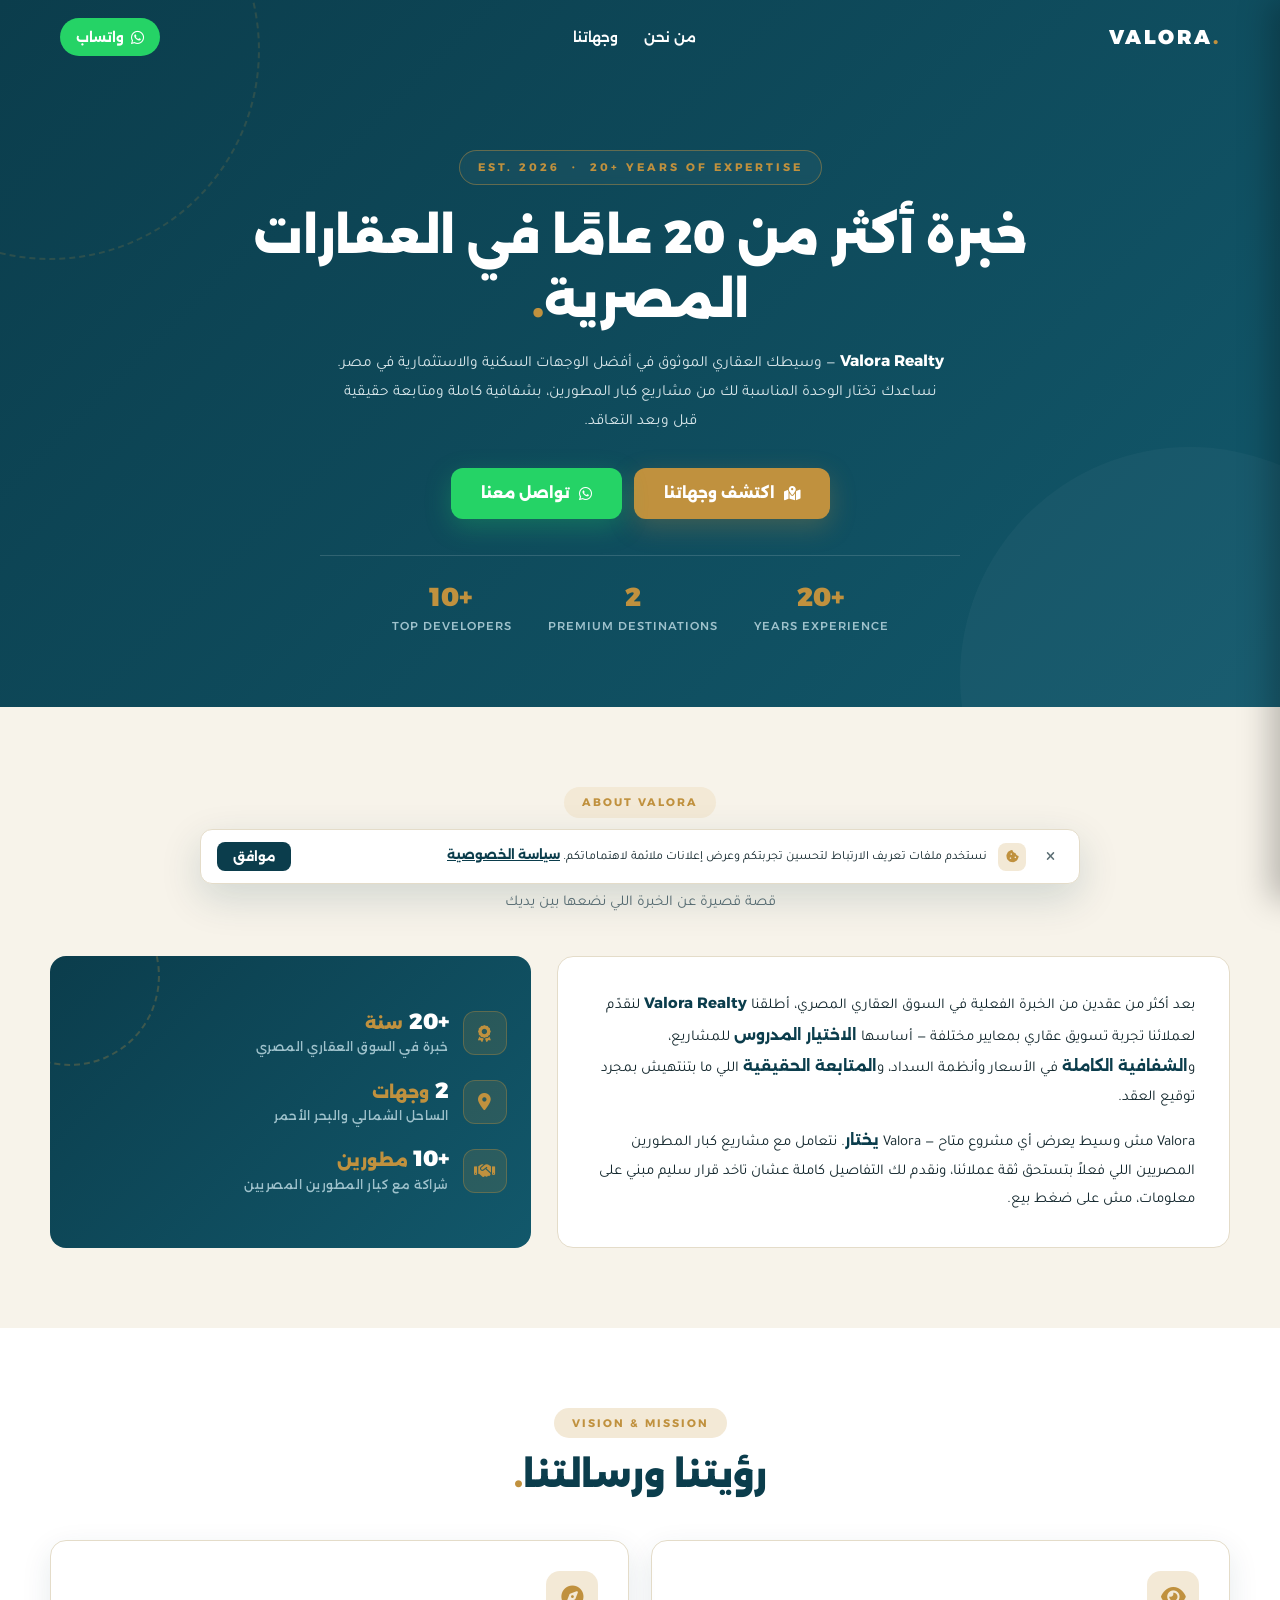
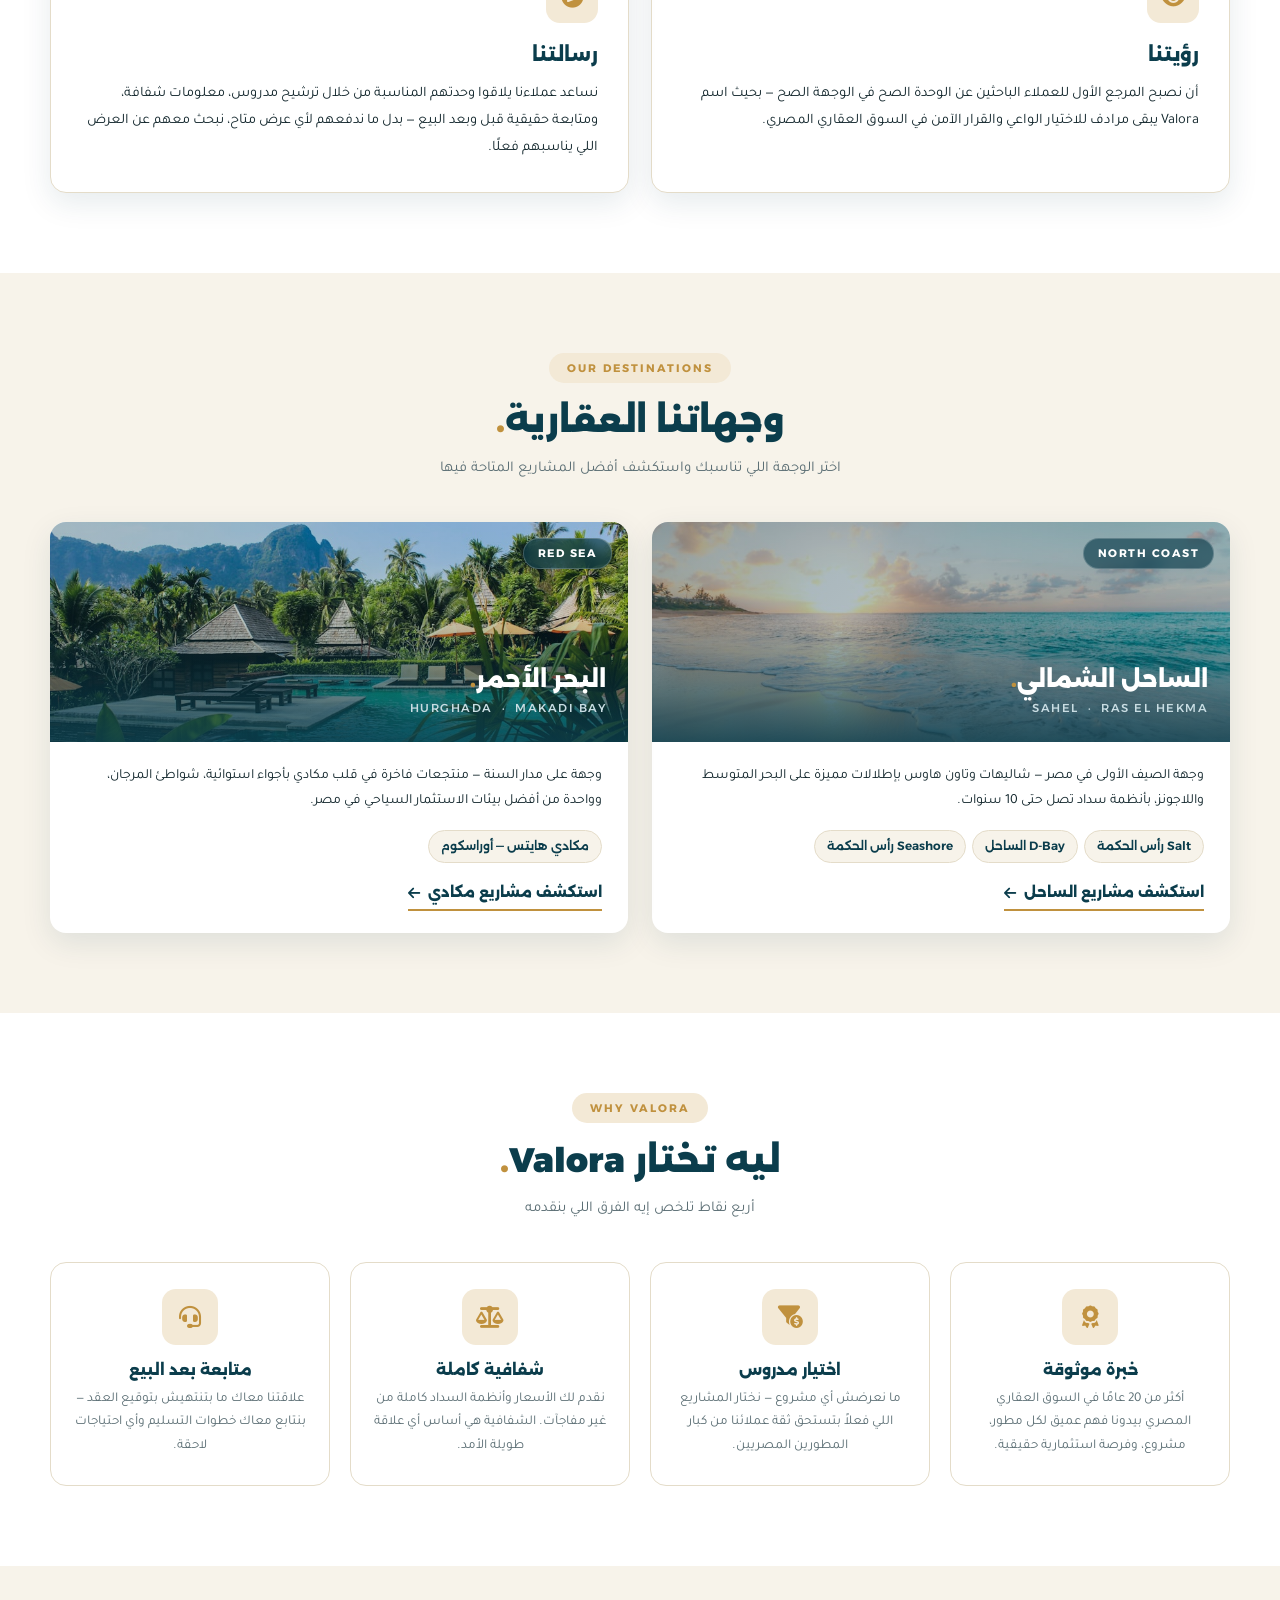
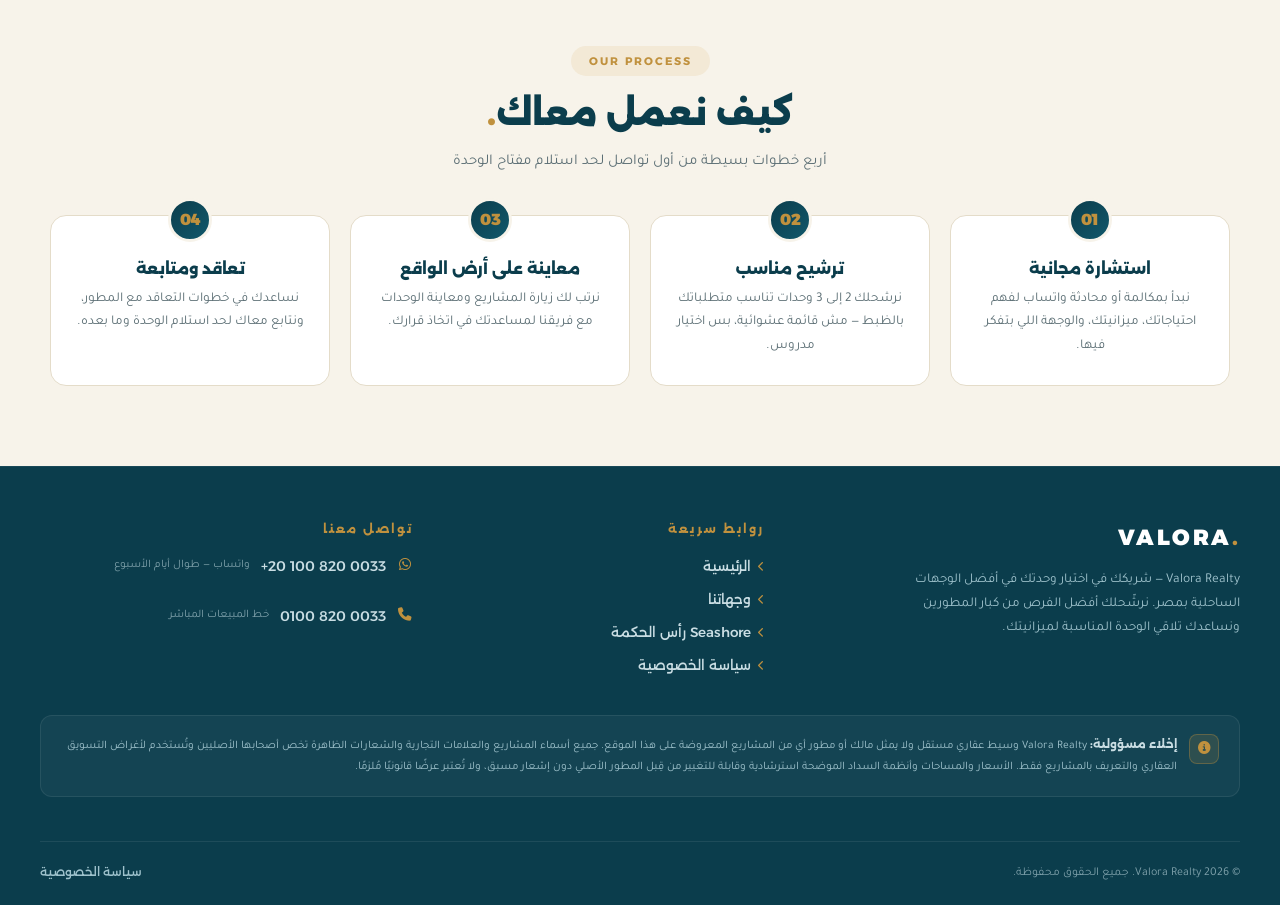
==== index.html @ 8a4f1932 "Initial static site: home, privacy policy, Seashore and Hyde Park New Cairo project pages Rebuilt fr" ====
<!DOCTYPE html>
<html lang="ar" dir="rtl">
<head>
<meta charset="UTF-8">
<meta name="viewport" content="width=device-width, initial-scale=1">
<title>Valora Realty — وسيطك العقاري الموثوق في مصر</title>
<meta name="description" content="Valora Realty — وسيطك العقاري الموثوق في أفضل الوجهات السكنية والاستثمارية في مصر. خبرة أكثر من 20 عامًا، اختيار مدروس، وشفافية كاملة.">
<link rel="preconnect" href="https://fonts.googleapis.com">
<link rel="preconnect" href="https://fonts.gstatic.com" crossorigin>
<link href="https://fonts.googleapis.com/css2?family=Alexandria:wght@500;700;800;900&family=Tajawal:wght@400;500;700&display=swap" rel="stylesheet">
<link rel="stylesheet" href="https://cdnjs.cloudflare.com/ajax/libs/font-awesome/6.5.2/css/all.min.css">
<link rel="stylesheet" href="css/style.css">
<link rel="stylesheet" href="css/home.css">
</head>
<body>

<header class="vlr-nav-shell" id="vlrNav">
  <div class="vlr-nav-inner">
    <a href="index.html" class="vlr-logo">VALORA<span class="vlr-dot">.</span></a>
    <nav class="vlr-nav-links">
      <a href="#about">من نحن</a>
      <a href="#destinations">وجهاتنا</a>
    </nav>
    <div class="vlr-nav-right">
      <a class="vlr-nav-wa" href="https://wa.me/201008200033?text=Hello%20Valora%20Realty%2C%20I%27d%20like%20to%20know%20more%20about%20your%20projects" target="_blank" rel="noopener">
        <i class="fa-brands fa-whatsapp"></i> <span>واتساب</span>
      </a>
      <button class="vlr-hamburger" id="vlrHam" aria-label="فتح القائمة"><i class="fa-solid fa-bars"></i></button>
    </div>
  </div>
</header>

<div class="vlr-mobile-overlay" id="vlrOverlay"></div>
<aside class="vlr-mobile-menu" id="vlrMobile">
  <button class="vlr-mobile-close" id="vlrClose" aria-label="إغلاق القائمة"><i class="fa-solid fa-xmark"></i></button>
  <a href="#about">من نحن</a>
  <a href="#destinations">وجهاتنا</a>
  <a class="vlr-nav-wa" style="justify-content:center;padding:14px 18px" href="https://wa.me/201008200033?text=Hello%20Valora%20Realty%2C%20I%27d%20like%20to%20know%20more%20about%20your%20projects" target="_blank" rel="noopener">
    <i class="fa-brands fa-whatsapp"></i> <span>كلمنا واتساب</span>
  </a>
</aside>

<main class="vlrh">

  <section class="vlrh-hero">
    <div class="vlrh-hero-inner">
      <span class="vlrh-hero-eyebrow">EST. 2026 &nbsp;·&nbsp; <bdi>20+</bdi> YEARS OF EXPERTISE</span>
      <h1>خبرة أكثر من <bdi>20</bdi> عامًا في العقارات المصرية<span class="vlrh-dot">.</span></h1>
      <p class="vlrh-hero-sub">
        <b>Valora Realty</b> — وسيطك العقاري الموثوق في أفضل الوجهات السكنية والاستثمارية في مصر. نساعدك تختار الوحدة المناسبة لك من مشاريع كبار المطورين، بشفافية كاملة ومتابعة حقيقية قبل وبعد التعاقد.
      </p>
      <div class="vlrh-hero-actions">
        <a class="vlr-btn-primary" href="#destinations"><i class="fa-solid fa-map-location-dot"></i> اكتشف وجهاتنا</a>
        <a class="vlr-btn-wa" href="https://wa.me/201008200033?text=Hello%20Valora%20Realty%2C%20I%27d%20like%20to%20know%20more%20about%20your%20projects" target="_blank" rel="noopener">
          <i class="fa-brands fa-whatsapp"></i> تواصل معنا
        </a>
      </div>
      <div class="vlrh-hero-mini">
        <div><b><bdi>20+</bdi></b><small>YEARS EXPERIENCE</small></div>
        <div><b><bdi>2</bdi></b><small>PREMIUM DESTINATIONS</small></div>
        <div><b><bdi>10+</bdi></b><small>TOP DEVELOPERS</small></div>
      </div>
    </div>
  </section>

  <section class="vlrh-section" id="about">
    <div class="vlrh-container">
      <div class="vlrh-head">
        <span class="vlrh-eyebrow">ABOUT VALORA</span>
        <h2 class="vlrh-title">من نحن<span class="vlrh-dot">.</span></h2>
        <p class="vlrh-sub">قصة قصيرة عن الخبرة اللي نضعها بين يديك</p>
      </div>
      <div class="vlrh-about">
        <div class="vlrh-about-text">
          <p>بعد أكثر من عقدين من الخبرة الفعلية في السوق العقاري المصري، أطلقنا <b>Valora Realty</b> لنقدّم لعملائنا تجربة تسويق عقاري بمعايير مختلفة — أساسها <b>الاختيار المدروس</b> للمشاريع، و<b>الشفافية الكاملة</b> في الأسعار وأنظمة السداد، و<b>المتابعة الحقيقية</b> اللي ما بتنتهيش بمجرد توقيع العقد.</p>
          <p>Valora مش وسيط يعرض أي مشروع متاح — Valora <b>يختار</b>. نتعامل مع مشاريع كبار المطورين المصريين اللي فعلاً بتستحق ثقة عملائنا، ونقدم لك التفاصيل كاملة عشان تاخد قرار سليم مبني على معلومات، مش على ضغط بيع.</p>
        </div>
        <div class="vlrh-about-stats">
          <div class="vlrh-stat">
            <div class="vlrh-stat-icon"><i class="fa-solid fa-award"></i></div>
            <div><b><bdi>20+</bdi> <span>سنة</span></b><small>خبرة في السوق العقاري المصري</small></div>
          </div>
          <div class="vlrh-stat">
            <div class="vlrh-stat-icon"><i class="fa-solid fa-location-dot"></i></div>
            <div><b><bdi>2</bdi> <span>وجهات</span></b><small>الساحل الشمالي والبحر الأحمر</small></div>
          </div>
          <div class="vlrh-stat">
            <div class="vlrh-stat-icon"><i class="fa-solid fa-handshake"></i></div>
            <div><b><bdi>10+</bdi> <span>مطورين</span></b><small>شراكة مع كبار المطورين المصريين</small></div>
          </div>
        </div>
      </div>
    </div>
  </section>

  <section class="vlrh-section vlrh-section-alt">
    <div class="vlrh-container">
      <div class="vlrh-head">
        <span class="vlrh-eyebrow">VISION &amp; MISSION</span>
        <h2 class="vlrh-title">رؤيتنا ورسالتنا<span class="vlrh-dot">.</span></h2>
      </div>
      <div class="vlrh-vm">
        <div class="vlrh-vm-card">
          <div class="vlrh-vm-icon"><i class="fa-solid fa-eye"></i></div>
          <h3>رؤيتنا</h3>
          <p>أن نصبح المرجع الأول للعملاء الباحثين عن الوحدة الصح في الوجهة الصح — بحيث اسم Valora يبقى مرادف للاختيار الواعي والقرار الآمن في السوق العقاري المصري.</p>
        </div>
        <div class="vlrh-vm-card">
          <div class="vlrh-vm-icon"><i class="fa-solid fa-compass"></i></div>
          <h3>رسالتنا</h3>
          <p>نساعد عملاءنا يلاقوا وحدتهم المناسبة من خلال ترشيح مدروس، معلومات شفافة، ومتابعة حقيقية قبل وبعد البيع — بدل ما ندفعهم لأي عرض متاح، نبحث معهم عن العرض اللي يناسبهم فعلًا.</p>
        </div>
      </div>
    </div>
  </section>

  <section class="vlrh-section" id="destinations">
    <div class="vlrh-container">
      <div class="vlrh-head">
        <span class="vlrh-eyebrow">OUR DESTINATIONS</span>
        <h2 class="vlrh-title">وجهاتنا العقارية<span class="vlrh-dot">.</span></h2>
        <p class="vlrh-sub">اختر الوجهة اللي تناسبك واستكشف أفضل المشاريع المتاحة فيها</p>
      </div>
      <div class="vlrh-dest">

        <a class="vlrh-dest-card" href="project-seashore.html">
          <div class="vlrh-dest-img" style="background-image:linear-gradient(135deg,rgba(11,61,76,.35),rgba(11,61,76,.15)),url(assets/img/Destinations/north-coast.jpg)">
            <span class="vlrh-dest-tag">NORTH COAST</span>
            <div class="vlrh-dest-title">
              <h3>الساحل الشمالي<span class="vlrh-dot">.</span></h3>
              <small>SAHEL &nbsp;·&nbsp; RAS EL HEKMA</small>
            </div>
          </div>
          <div class="vlrh-dest-body">
            <p>وجهة الصيف الأولى في مصر — شاليهات وتاون هاوس بإطلالات مميزة على البحر المتوسط واللاجونز، بأنظمة سداد تصل حتى <bdi>10</bdi> سنوات.</p>
            <div class="vlrh-dest-projects">
              <span>Salt رأس الحكمة</span>
              <span>D-Bay الساحل</span>
              <span>Seashore رأس الحكمة</span>
            </div>
            <span class="vlrh-dest-cta">استكشف مشاريع الساحل <i class="fa-solid fa-arrow-left"></i></span>
          </div>
        </a>

        <a class="vlrh-dest-card" href="https://wa.me/201008200033?text=I%27m%20interested%20in%20projects%20in%20Makadi%20Bay%2C%20Red%20Sea" target="_blank" rel="noopener">
          <div class="vlrh-dest-img" style="background-image:linear-gradient(135deg,rgba(11,61,76,.35),rgba(11,61,76,.15)),url(assets/img/Destinations/red-sea.jpg)">
            <span class="vlrh-dest-tag">RED SEA</span>
            <div class="vlrh-dest-title">
              <h3>البحر الأحمر<span class="vlrh-dot">.</span></h3>
              <small>HURGHADA &nbsp;·&nbsp; MAKADI BAY</small>
            </div>
          </div>
          <div class="vlrh-dest-body">
            <p>وجهة على مدار السنة — منتجعات فاخرة في قلب مكادي بأجواء استوائية، شواطئ المرجان، وواحدة من أفضل بيئات الاستثمار السياحي في مصر.</p>
            <div class="vlrh-dest-projects">
              <span>مكادي هايتس — أوراسكوم</span>
            </div>
            <span class="vlrh-dest-cta">استكشف مشاريع مكادي <i class="fa-solid fa-arrow-left"></i></span>
          </div>
        </a>

      </div>
    </div>
  </section>

  <section class="vlrh-section vlrh-section-alt">
    <div class="vlrh-container">
      <div class="vlrh-head">
        <span class="vlrh-eyebrow">WHY VALORA</span>
        <h2 class="vlrh-title">ليه تختار Valora<span class="vlrh-dot">.</span></h2>
        <p class="vlrh-sub">أربع نقاط تلخص إيه الفرق اللي بنقدمه</p>
      </div>
      <div class="vlrh-why">
        <div class="vlrh-why-card">
          <div class="vlrh-why-icon"><i class="fa-solid fa-award"></i></div>
          <h4>خبرة موثوقة</h4>
          <p>أكثر من <bdi>20</bdi> عامًا في السوق العقاري المصري بيدونا فهم عميق لكل مطور، مشروع، وفرصة استثمارية حقيقية.</p>
        </div>
        <div class="vlrh-why-card">
          <div class="vlrh-why-icon"><i class="fa-solid fa-filter-circle-dollar"></i></div>
          <h4>اختيار مدروس</h4>
          <p>ما نعرضش أي مشروع — نختار المشاريع اللي فعلاً بتستحق ثقة عملائنا من كبار المطورين المصريين.</p>
        </div>
        <div class="vlrh-why-card">
          <div class="vlrh-why-icon"><i class="fa-solid fa-scale-balanced"></i></div>
          <h4>شفافية كاملة</h4>
          <p>نقدم لك الأسعار وأنظمة السداد كاملة من غير مفاجآت. الشفافية هي أساس أي علاقة طويلة الأمد.</p>
        </div>
        <div class="vlrh-why-card">
          <div class="vlrh-why-icon"><i class="fa-solid fa-headset"></i></div>
          <h4>متابعة بعد البيع</h4>
          <p>علاقتنا معاك ما بتنتهيش بتوقيع العقد — بنتابع معاك خطوات التسليم وأي احتياجات لاحقة.</p>
        </div>
      </div>
    </div>
  </section>

  <section class="vlrh-section">
    <div class="vlrh-container">
      <div class="vlrh-head">
        <span class="vlrh-eyebrow">OUR PROCESS</span>
        <h2 class="vlrh-title">كيف نعمل معاك<span class="vlrh-dot">.</span></h2>
        <p class="vlrh-sub">أربع خطوات بسيطة من أول تواصل لحد استلام مفتاح الوحدة</p>
      </div>
      <div class="vlrh-process">
        <div class="vlrh-step">
          <div class="vlrh-step-num"><bdi>01</bdi></div>
          <h4>استشارة مجانية</h4>
          <p>نبدأ بمكالمة أو محادثة واتساب لفهم احتياجاتك، ميزانيتك، والوجهة اللي بتفكر فيها.</p>
        </div>
        <div class="vlrh-step">
          <div class="vlrh-step-num"><bdi>02</bdi></div>
          <h4>ترشيح مناسب</h4>
          <p>نرشحلك <bdi>2</bdi> إلى <bdi>3</bdi> وحدات تناسب متطلباتك بالظبط — مش قائمة عشوائية، بس اختيار مدروس.</p>
        </div>
        <div class="vlrh-step">
          <div class="vlrh-step-num"><bdi>03</bdi></div>
          <h4>معاينة على أرض الواقع</h4>
          <p>نرتب لك زيارة المشاريع ومعاينة الوحدات مع فريقنا لمساعدتك في اتخاذ قرارك.</p>
        </div>
        <div class="vlrh-step">
          <div class="vlrh-step-num"><bdi>04</bdi></div>
          <h4>تعاقد ومتابعة</h4>
          <p>نساعدك في خطوات التعاقد مع المطور، ونتابع معاك لحد استلام الوحدة وما بعده.</p>
        </div>
      </div>
    </div>
  </section>

</main>

<footer class="vlr-footer">
  <div class="vlr-footer-inner">
    <div class="vlr-foot-col vlr-foot-brand">
      <a href="index.html" class="vlr-logo">VALORA<span class="vlr-dot">.</span></a>
      <p class="vlr-foot-desc">Valora Realty — شريكك في اختيار وحدتك في أفضل الوجهات الساحلية بمصر. نرشّحلك أفضل الفرص من كبار المطورين ونساعدك تلاقي الوحدة المناسبة لميزانيتك.</p>
    </div>
    <div class="vlr-foot-col">
      <h4>روابط سريعة</h4>
      <div class="vlr-foot-links">
        <a href="index.html"><i class="fa-solid fa-chevron-left"></i> الرئيسية</a>
        <a href="index.html#destinations"><i class="fa-solid fa-chevron-left"></i> وجهاتنا</a>
        <a href="project-seashore.html"><i class="fa-solid fa-chevron-left"></i> Seashore رأس الحكمة</a>
        <a href="privacy-policy.html"><i class="fa-solid fa-chevron-left"></i> سياسة الخصوصية</a>
      </div>
    </div>
    <div class="vlr-foot-col vlr-foot-contact">
      <h4>تواصل معنا</h4>
      <div>
        <i class="fa-brands fa-whatsapp"></i>
        <div>
          <a href="https://wa.me/201008200033" target="_blank" rel="noopener">+20 100 820 0033</a>
          <small>واتساب — طوال أيام الأسبوع</small>
        </div>
      </div>
      <div>
        <i class="fa-solid fa-phone"></i>
        <div>
          <a href="tel:01008200033">0100 820 0033</a>
          <small>خط المبيعات المباشر</small>
        </div>
      </div>
    </div>
  </div>

  <div class="vlr-disclaimer">
    <div class="vlr-disclaimer-icon"><i class="fa-solid fa-circle-info"></i></div>
    <div class="vlr-disclaimer-text">
      <b>إخلاء مسؤولية:</b>
      Valora Realty وسيط عقاري مستقل ولا يمثل مالك أو مطور أي من المشاريع المعروضة على هذا الموقع. جميع أسماء المشاريع والعلامات التجارية والشعارات الظاهرة تخص أصحابها الأصليين وتُستخدم لأغراض التسويق العقاري والتعريف بالمشاريع فقط. الأسعار والمساحات وأنظمة السداد الموضحة استرشادية وقابلة للتغيير من قِبل المطور الأصلي دون إشعار مسبق، ولا تُعتبر عرضًا قانونيًا مُلزمًا.
    </div>
  </div>

  <div class="vlr-footer-inner vlr-foot-bottom">
    <div>© 2026 Valora Realty. جميع الحقوق محفوظة.</div>
    <div>
      <a href="privacy-policy.html">سياسة الخصوصية</a>
    </div>
  </div>
</footer>

<div class="vlr-cookies" id="vlrCookies" role="dialog" aria-live="polite">
  <button class="vlr-cookies-close" id="vlrCookiesClose" aria-label="إغلاق"><i class="fa-solid fa-xmark"></i></button>
  <div class="vlr-cookies-icon"><i class="fa-solid fa-cookie-bite"></i></div>
  <div class="vlr-cookies-text">
    نستخدم ملفات تعريف الارتباط لتحسين تجربتكم وعرض إعلانات ملائمة لاهتماماتكم. <a href="privacy-policy.html">سياسة الخصوصية</a>
  </div>
  <button class="vlr-cookies-accept" id="vlrCookiesAccept">موافق</button>
</div>

<script src="js/main.js"></script>
</body>
</html>
---- css/style.css ----
/* ==========================================================================
   Valora Realty — Shared stylesheet
   Design tokens + reset + site header/nav + footer + cookie banner + buttons
   Reused on every page. Page-specific sections live in their own CSS file.
   ========================================================================== */

:root {
  --v-marine: #0B3D4C;
  --v-marine-2: #12586B;
  --v-gold: #C0913E;
  --v-gold-soft: #F3E9D6;
  --v-sand: #F7F3EA;
  --v-white: #FFFFFF;
  --v-ink: #12262C;
  --v-muted: #5B6E74;
  --v-line: #E4DCC9;
  --v-wa: #25D366;
  --v-wa-dark: #1DA851;
  --v-radius: 16px;
  --v-radius-btn: 12px;
  --v-shadow: 0 10px 30px rgba(11, 61, 76, .10);
  --v-font-display: "Alexandria", sans-serif;
  --v-font-body: "Tajawal", sans-serif;
}

* , *::before, *::after { box-sizing: border-box; margin: 0; padding: 0; }

html { scroll-behavior: smooth; }

body {
  font-family: var(--v-font-body);
  direction: rtl;
  color: var(--v-ink);
  background: var(--v-sand);
  line-height: 1.7;
}

img { display: block; max-width: 100%; }

a { color: inherit; }

/* ---------- Header / nav ---------- */

.vlr-nav-shell {
  position: fixed;
  top: 0; left: 0; right: 0;
  z-index: 9990;
  direction: rtl;
  font-family: var(--v-font-body);
  padding: 18px 0;
  transition: background .3s ease, box-shadow .3s ease, padding .3s ease;
}

.vlr-nav-shell.vlr-nav-solid {
  background: var(--v-marine);
  box-shadow: 0 6px 22px rgba(11, 61, 76, .18);
  padding: 9px 0;
}

.vlr-nav-inner {
  max-width: 1200px;
  margin: 0 auto;
  padding: 0 20px;
  display: flex;
  align-items: center;
  justify-content: space-between;
  gap: 18px;
}

.vlr-logo {
  font-family: var(--v-font-display);
  font-weight: 900;
  font-size: 20px;
  letter-spacing: 2.5px;
  color: #fff;
  text-decoration: none;
  direction: ltr;
}
.vlr-logo .vlr-dot { color: var(--v-gold); }

.vlr-nav-links { display: flex; align-items: center; gap: 26px; }

.vlr-nav-links a {
  font-family: var(--v-font-display);
  font-weight: 600;
  font-size: 13.5px;
  color: #fff;
  text-decoration: none;
  transition: .2s;
  position: relative;
  padding: 5px 0;
}
.vlr-nav-links a::after {
  content: "";
  position: absolute;
  bottom: 0; right: 0; left: 0;
  height: 2px;
  background: var(--v-gold);
  transform: scaleX(0);
  transform-origin: right;
  transition: transform .25s ease;
}
.vlr-nav-links a:hover { color: var(--v-gold-soft); }
.vlr-nav-links a:hover::after { transform: scaleX(1); }

.vlr-nav-right { display: flex; align-items: center; gap: 10px; }

.vlr-nav-wa {
  display: inline-flex;
  align-items: center;
  gap: 7px;
  background: var(--v-wa);
  color: #fff;
  text-decoration: none;
  font-family: var(--v-font-display);
  font-weight: 700;
  font-size: 13px;
  border-radius: 50px;
  padding: 8px 16px;
  transition: .2s;
}
.vlr-nav-wa:hover { background: var(--v-wa-dark); }
.vlr-nav-wa i { font-size: 15px; }

.vlr-hamburger {
  width: 38px; height: 38px;
  border-radius: 9px;
  background: rgba(255,255,255,.12);
  border: 1px solid rgba(255,255,255,.20);
  color: #fff;
  font-size: 16px;
  cursor: pointer;
  display: none;
  align-items: center;
  justify-content: center;
}
.vlr-hamburger:hover { background: rgba(255,255,255,.2); }

.vlr-mobile-overlay {
  position: fixed; inset: 0;
  background: rgba(11,38,44,.55);
  z-index: 9994;
  opacity: 0;
  pointer-events: none;
  transition: opacity .3s ease;
}
.vlr-mobile-overlay.is-open { opacity: 1; pointer-events: auto; }

.vlr-mobile-menu {
  position: fixed;
  top: 0; right: 0; bottom: 0;
  width: 82%; max-width: 320px;
  background: var(--v-marine);
  z-index: 9995;
  transform: translateX(100%);
  transition: transform .3s ease;
  padding: 65px 22px 24px;
  display: flex;
  flex-direction: column;
  gap: 6px;
  box-shadow: -10px 0 30px rgba(0,0,0,.25);
  overflow-y: auto;
}
.vlr-mobile-menu.is-open { transform: translateX(0); }

.vlr-mobile-menu a {
  font-family: var(--v-font-display);
  font-weight: 600;
  font-size: 14.5px;
  color: #fff;
  text-decoration: none;
  padding: 12px 4px;
  border-bottom: 1px solid rgba(255,255,255,.08);
}
.vlr-mobile-menu a:last-child { border-bottom: none; margin-top: 10px; }

.vlr-mobile-close {
  position: absolute;
  top: 16px; left: 16px;
  width: 34px; height: 34px;
  border-radius: 9px;
  background: rgba(255,255,255,.10);
  border: none;
  color: #fff;
  font-size: 16px;
  cursor: pointer;
}

@media (max-width: 900px) {
  .vlr-nav-links { display: none; }
  .vlr-nav-wa span { display: none; }
  .vlr-nav-wa { padding: 8px 11px; }
  .vlr-hamburger { display: flex; }
  .vlr-logo { font-size: 18px; }
}

/* ---------- Buttons (shared shape used across pages) ---------- */

.vlr-btn-primary {
  display: inline-flex;
  align-items: center;
  justify-content: center;
  gap: 9px;
  background: var(--v-gold);
  color: #fff;
  text-decoration: none;
  font-family: var(--v-font-display);
  font-weight: 800;
  font-size: 14.5px;
  border-radius: var(--v-radius-btn);
  padding: 13px 30px;
  border: none;
  cursor: pointer;
  transition: .25s;
  box-shadow: 0 8px 26px rgba(192,145,62,.28);
}
.vlr-btn-primary:hover { background: #A97A2E; transform: translateY(-2px); }

.vlr-btn-wa {
  display: inline-flex;
  align-items: center;
  justify-content: center;
  gap: 9px;
  background: var(--v-wa);
  color: #fff;
  text-decoration: none;
  font-family: var(--v-font-display);
  font-weight: 800;
  font-size: 14.5px;
  border-radius: var(--v-radius-btn);
  padding: 13px 30px;
  border: none;
  cursor: pointer;
  transition: .25s;
  box-shadow: 0 8px 26px rgba(37,211,102,.28);
}
.vlr-btn-wa:hover { background: var(--v-wa-dark); transform: translateY(-2px); }

@media (prefers-reduced-motion: reduce) {
  .vlr-btn-primary:hover, .vlr-btn-wa:hover { transform: none; }
}

/* ---------- Footer ---------- */

.vlr-footer {
  background: var(--v-marine);
  color: #C9DDE3;
  font-family: var(--v-font-body);
  direction: rtl;
  padding: 52px 20px 0;
  border-top: 1px solid rgba(255,255,255,.06);
}

.vlr-footer-inner {
  max-width: 1200px;
  margin: 0 auto;
  display: grid;
  grid-template-columns: 1.4fr 1fr 1.2fr;
  gap: 40px;
}

.vlr-foot-col h4 {
  font-family: var(--v-font-display);
  font-weight: 700;
  font-size: 12px;
  letter-spacing: 2px;
  color: var(--v-gold);
  text-transform: uppercase;
  margin-bottom: 16px;
}

.vlr-foot-brand .vlr-logo { font-size: 22px; color: #fff; display: inline-block; margin-bottom: 12px; }
.vlr-foot-desc { font-size: 13.5px; line-height: 1.8; color: #9FC2CC; max-width: 340px; }

.vlr-foot-links { display: flex; flex-direction: column; gap: 10px; }
.vlr-foot-links a {
  color: #C9DDE3;
  text-decoration: none;
  font-size: 13.5px;
  font-family: var(--v-font-display);
  font-weight: 500;
  transition: .2s;
  display: inline-flex;
  align-items: center;
  gap: 7px;
  width: fit-content;
}
.vlr-foot-links a i { color: var(--v-gold); font-size: 10px; transition: .2s; }
.vlr-foot-links a:hover { color: #fff; }
.vlr-foot-links a:hover i { transform: translateX(-3px); }

.vlr-foot-contact div { display: flex; align-items: flex-start; gap: 11px; margin-bottom: 13px; font-size: 13.5px; }
.vlr-foot-contact i { color: var(--v-gold); margin-top: 3px; width: 16px; text-align: center; font-size: 13.5px; }
.vlr-foot-contact a { color: #C9DDE3; text-decoration: none; transition: .2s; direction: ltr; font-family: var(--v-font-display); font-weight: 500; font-size: 14px; }
.vlr-foot-contact a:hover { color: #fff; }
.vlr-foot-contact small { color: #7EA0AA; font-size: 11.5px; display: block; margin-top: 1px; }

.vlr-foot-bottom {
  margin-top: 44px;
  padding: 20px 0;
  border-top: 1px solid rgba(255,255,255,.08);
  display: flex;
  justify-content: space-between;
  align-items: center;
  flex-wrap: wrap;
  gap: 12px;
  font-size: 12px;
  color: #7EA0AA;
}
.vlr-foot-bottom a {
  color: #9FC2CC;
  text-decoration: none;
  margin-right: 14px;
  transition: .2s;
  font-family: var(--v-font-display);
  font-weight: 500;
  font-size: 12px;
}
.vlr-foot-bottom a:hover { color: #fff; }

.vlr-disclaimer {
  max-width: 1200px;
  margin: 38px auto 0;
  padding: 18px 20px;
  background: rgba(255,255,255,.04);
  border: 1px solid rgba(255,255,255,.08);
  border-radius: 12px;
  display: flex;
  align-items: flex-start;
  gap: 12px;
}
.vlr-disclaimer-icon {
  width: 30px; height: 30px; min-width: 30px;
  border-radius: 8px;
  background: rgba(192,145,62,.15);
  border: 1px solid rgba(192,145,62,.35);
  display: flex; align-items: center; justify-content: center;
  color: var(--v-gold);
  font-size: 12.5px;
}
.vlr-disclaimer-text { font-size: 11.5px; line-height: 1.85; color: #9FC2CC; }
.vlr-disclaimer-text b { color: #C9DDE3; font-family: var(--v-font-display); font-weight: 700; }

@media (max-width: 820px) {
  .vlr-footer { padding: 44px 16px 0; }
  .vlr-footer-inner { grid-template-columns: 1fr; gap: 32px; }
  .vlr-foot-bottom { justify-content: center; text-align: center; flex-direction: column; }
  .vlr-disclaimer { padding: 14px 16px; margin-top: 30px; }
  .vlr-disclaimer-text { font-size: 11px; line-height: 1.8; }
}

/* ---------- Cookie banner ---------- */

.vlr-cookies {
  position: fixed;
  left: 16px; right: 16px; bottom: 16px;
  z-index: 9992;
  background: #fff;
  border: 1px solid var(--v-line);
  border-radius: 12px;
  box-shadow: 0 14px 40px rgba(11,61,76,.16);
  padding: 12px 16px;
  display: flex;
  align-items: center;
  gap: 11px;
  font-family: var(--v-font-body);
  direction: rtl;
  color: var(--v-ink);
  transform: translateY(200%);
  transition: transform .4s cubic-bezier(.2,.9,.3,1), opacity .3s;
  max-width: 880px;
  margin: 0 auto;
  opacity: 0;
}
.vlr-cookies.is-visible { transform: translateY(0); opacity: 1; }

.vlr-cookies-icon {
  width: 28px; height: 28px; min-width: 28px;
  border-radius: 8px;
  background: var(--v-gold-soft);
  color: var(--v-gold);
  display: flex; align-items: center; justify-content: center;
  font-size: 13px;
}
.vlr-cookies-text { flex: 1; min-width: 0; font-size: 12.5px; line-height: 1.5; }
.vlr-cookies-text a { color: var(--v-marine); font-family: var(--v-font-display); font-weight: 700; text-decoration: underline; white-space: nowrap; }
.vlr-cookies-accept {
  background: var(--v-marine);
  color: #fff;
  border: none;
  cursor: pointer;
  font-family: var(--v-font-display);
  font-weight: 700;
  font-size: 12.5px;
  border-radius: 8px;
  padding: 7px 16px;
  transition: .2s;
  white-space: nowrap;
}
.vlr-cookies-accept:hover { background: var(--v-marine-2); }
.vlr-cookies-close {
  width: 26px; height: 26px; min-width: 26px;
  border-radius: 7px;
  background: transparent;
  border: none;
  cursor: pointer;
  color: var(--v-muted);
  font-size: 12px;
  transition: .2s;
  display: flex; align-items: center; justify-content: center;
}
.vlr-cookies-close:hover { background: var(--v-sand); color: var(--v-ink); }

@media (max-width: 640px) {
  .vlr-cookies { padding: 10px 12px; left: 8px; right: 8px; bottom: 8px; gap: 8px; border-radius: 10px; }
  .vlr-cookies-text { font-size: 11.5px; line-height: 1.45; }
}
---- css/home.css ----
/* ==========================================================================
   Valora Realty — Home page (About Us) sections
   ========================================================================== */

.vlrh-hero {
  position: relative;
  min-height: 78vh;
  display: flex;
  align-items: center;
  justify-content: center;
  text-align: center;
  padding: 150px 20px 70px;
  background: linear-gradient(135deg, var(--v-marine) 0%, var(--v-marine-2) 100%);
  color: #fff;
  overflow: hidden;
}
.vlrh-hero::before {
  content: "";
  position: absolute;
  top: -160px; left: -160px;
  width: 420px; height: 420px;
  border-radius: 50%;
  border: 2px dashed rgba(192,145,62,.18);
}
.vlrh-hero::after {
  content: "";
  position: absolute;
  bottom: -200px; right: -140px;
  width: 460px; height: 460px;
  border-radius: 50%;
  background: rgba(255,255,255,.03);
}
.vlrh-hero-inner { max-width: 840px; position: relative; z-index: 2; }

.vlrh-hero-eyebrow {
  display: inline-block;
  font-family: var(--v-font-display);
  font-weight: 700;
  font-size: 11px;
  letter-spacing: 3px;
  color: var(--v-gold);
  border: 1px solid rgba(192,145,62,.45);
  background: rgba(255,255,255,.04);
  border-radius: 50px;
  padding: 7px 18px;
  margin-bottom: 20px;
  backdrop-filter: blur(4px);
  direction: ltr;
}

.vlrh-hero h1 {
  font-family: var(--v-font-display);
  font-weight: 900;
  font-size: clamp(26px, 4.6vw, 46px);
  line-height: 1.4;
  color: #fff;
  margin-bottom: 14px;
}
.vlrh-hero h1 .vlrh-dot { color: var(--v-gold); }

.vlrh-hero-sub {
  font-size: 15.5px;
  color: #D9E7EB;
  max-width: 620px;
  margin: 0 auto 32px;
  line-height: 1.85;
}
.vlrh-hero-sub b { color: #fff; font-family: var(--v-font-display); font-weight: 700; }

.vlrh-hero-actions { display: flex; justify-content: center; gap: 12px; flex-wrap: wrap; margin-bottom: 36px; }

.vlrh-hero-mini {
  display: flex;
  justify-content: center;
  gap: 36px;
  flex-wrap: wrap;
  padding-top: 26px;
  border-top: 1px solid rgba(255,255,255,.14);
  max-width: 640px;
  margin: 0 auto;
}
.vlrh-hero-mini div { text-align: center; }
.vlrh-hero-mini b { display: block; font-family: var(--v-font-display); font-weight: 900; font-size: 26px; color: var(--v-gold); line-height: 1.2; }
.vlrh-hero-mini small { display: block; font-family: var(--v-font-display); font-weight: 500; font-size: 11.5px; color: #9FC2CC; letter-spacing: 1px; margin-top: 4px; }

.vlrh-section { padding: 80px 20px; background: var(--v-sand); }
.vlrh-section-alt { background: var(--v-white); }
.vlrh-container { max-width: 1180px; margin: 0 auto; }

.vlrh-head { text-align: center; margin-bottom: 40px; }
.vlrh-eyebrow {
  display: inline-block;
  font-family: var(--v-font-display);
  font-weight: 700;
  font-size: 11px;
  letter-spacing: 2px;
  color: var(--v-gold);
  background: var(--v-gold-soft);
  border-radius: 50px;
  padding: 6px 18px;
  margin-bottom: 14px;
}
.vlrh-title { font-family: var(--v-font-display); font-weight: 900; font-size: clamp(22px, 3.3vw, 34px); color: var(--v-marine); line-height: 1.4; }
.vlrh-title .vlrh-dot { color: var(--v-gold); }
.vlrh-sub { color: var(--v-muted); font-size: 15px; max-width: 620px; margin: 10px auto 0; line-height: 1.8; }

/* About */
.vlrh-about { display: grid; grid-template-columns: 1.4fr 1fr; gap: 26px; align-items: stretch; }
.vlrh-about-text {
  background: var(--v-white);
  border: 1px solid var(--v-line);
  border-radius: var(--v-radius);
  padding: 32px 34px;
  font-size: 15px;
  line-height: 1.9;
}
.vlrh-about-text p { margin-bottom: 14px; }
.vlrh-about-text p:last-child { margin-bottom: 0; }
.vlrh-about-text b { font-family: var(--v-font-display); font-weight: 700; color: var(--v-marine); }

.vlrh-about-stats {
  background: linear-gradient(135deg, var(--v-marine) 0%, var(--v-marine-2) 100%);
  border-radius: var(--v-radius);
  padding: 26px 24px;
  color: #fff;
  display: flex;
  flex-direction: column;
  justify-content: center;
  gap: 20px;
  position: relative;
  overflow: hidden;
}
.vlrh-about-stats::before {
  content: "";
  position: absolute;
  top: -70px; left: -70px;
  width: 180px; height: 180px;
  border-radius: 50%;
  border: 2px dashed rgba(192,145,62,.28);
}
.vlrh-stat { display: flex; align-items: center; gap: 14px; position: relative; z-index: 2; }
.vlrh-stat-icon {
  width: 44px; height: 44px; min-width: 44px;
  border-radius: 12px;
  background: rgba(192,145,62,.15);
  border: 1px solid rgba(192,145,62,.35);
  display: flex; align-items: center; justify-content: center;
  color: var(--v-gold);
  font-size: 17px;
}
.vlrh-stat b { font-family: var(--v-font-display); font-weight: 900; font-size: 22px; color: #fff; line-height: 1.2; display: block; }
.vlrh-stat b span { color: var(--v-gold); font-size: 16px; }
.vlrh-stat small { font-family: var(--v-font-display); font-weight: 500; font-size: 12px; color: #9FC2CC; letter-spacing: .5px; display: block; margin-top: 2px; }

/* Vision & mission */
.vlrh-vm { display: grid; grid-template-columns: 1fr 1fr; gap: 22px; }
.vlrh-vm-card {
  background: var(--v-white);
  border: 1px solid var(--v-line);
  border-radius: var(--v-radius);
  padding: 30px;
  box-shadow: var(--v-shadow);
  position: relative;
}
.vlrh-vm-icon {
  width: 52px; height: 52px;
  border-radius: 14px;
  background: var(--v-gold-soft);
  display: flex; align-items: center; justify-content: center;
  color: var(--v-gold);
  font-size: 22px;
  margin-bottom: 16px;
}
.vlrh-vm-card h3 { font-family: var(--v-font-display); font-weight: 800; font-size: 19px; color: var(--v-marine); margin-bottom: 10px; }
.vlrh-vm-card p { font-size: 14.5px; color: var(--v-ink); line-height: 1.85; }

/* Destinations */
.vlrh-dest { display: grid; grid-template-columns: 1fr 1fr; gap: 24px; }
.vlrh-dest-card {
  display: block;
  text-decoration: none;
  color: inherit;
  background: var(--v-white);
  border-radius: var(--v-radius);
  box-shadow: var(--v-shadow);
  overflow: hidden;
  transition: transform .3s ease, box-shadow .3s ease;
  position: relative;
}
.vlrh-dest-card:hover { transform: translateY(-6px); box-shadow: 0 22px 50px rgba(11,61,76,.18); }
.vlrh-dest-img { height: 220px; background-size: cover; background-position: center; position: relative; }
.vlrh-dest-img::after {
  content: "";
  position: absolute; inset: 0;
  background: linear-gradient(180deg, rgba(11,61,76,0) 45%, rgba(11,61,76,.85) 100%);
}
.vlrh-dest-tag {
  position: absolute; top: 16px; right: 16px; z-index: 2;
  font-family: var(--v-font-display);
  font-weight: 700;
  font-size: 11px;
  letter-spacing: 1.5px;
  color: #fff;
  background: rgba(11,61,76,.65);
  backdrop-filter: blur(6px);
  border: 1px solid rgba(255,255,255,.2);
  border-radius: 50px;
  padding: 5px 14px;
}
.vlrh-dest-title { position: absolute; bottom: 18px; right: 22px; left: 22px; z-index: 2; color: #fff; }
.vlrh-dest-title h3 { font-family: var(--v-font-display); font-weight: 900; font-size: 22px; line-height: 1.3; margin-bottom: 2px; }
.vlrh-dest-title h3 .vlrh-dot { color: var(--v-gold); }
.vlrh-dest-title small { font-family: var(--v-font-display); font-weight: 500; font-size: 11.5px; letter-spacing: 1.5px; color: #C9DDE3; }
.vlrh-dest-body { padding: 22px 26px; }
.vlrh-dest-body p { font-size: 14px; color: var(--v-ink); line-height: 1.8; margin-bottom: 16px; }
.vlrh-dest-projects { display: flex; flex-wrap: wrap; gap: 6px; margin-bottom: 18px; }
.vlrh-dest-projects span {
  font-family: var(--v-font-display);
  font-weight: 600;
  font-size: 12px;
  background: var(--v-sand);
  color: var(--v-marine);
  border: 1px solid var(--v-line);
  border-radius: 50px;
  padding: 5px 12px;
}
.vlrh-dest-cta {
  display: inline-flex;
  align-items: center;
  gap: 8px;
  font-family: var(--v-font-display);
  font-weight: 800;
  font-size: 14px;
  color: var(--v-marine);
  border-bottom: 2px solid var(--v-gold);
  padding-bottom: 4px;
  transition: .2s;
}
.vlrh-dest-card:hover .vlrh-dest-cta { color: var(--v-gold); }
.vlrh-dest-cta i { transition: transform .25s ease; }
.vlrh-dest-card:hover .vlrh-dest-cta i { transform: translateX(-5px); }

/* Why Valora */
.vlrh-why { display: grid; grid-template-columns: repeat(4, 1fr); gap: 20px; }
.vlrh-why-card {
  background: var(--v-white);
  border: 1px solid var(--v-line);
  border-radius: var(--v-radius);
  padding: 26px 22px;
  text-align: center;
  transition: .25s;
}
.vlrh-why-card:hover { border-color: var(--v-gold); transform: translateY(-4px); box-shadow: var(--v-shadow); }
.vlrh-why-icon {
  width: 56px; height: 56px;
  margin: 0 auto 14px;
  border-radius: 14px;
  background: var(--v-gold-soft);
  color: var(--v-gold);
  display: flex; align-items: center; justify-content: center;
  font-size: 22px;
}
.vlrh-why-card h4 { font-family: var(--v-font-display); font-weight: 800; font-size: 15px; color: var(--v-marine); margin-bottom: 8px; line-height: 1.4; }
.vlrh-why-card p { font-size: 13.5px; color: var(--v-muted); line-height: 1.75; }

/* Process */
.vlrh-process { display: grid; grid-template-columns: repeat(4, 1fr); gap: 20px; position: relative; }
.vlrh-step {
  background: var(--v-white);
  border: 1px solid var(--v-line);
  border-radius: var(--v-radius);
  padding: 26px 22px;
  text-align: center;
  position: relative;
}
.vlrh-step-num {
  position: absolute; top: -18px; right: 50%;
  transform: translateX(50%);
  width: 44px; height: 44px;
  border-radius: 50%;
  background: linear-gradient(135deg, var(--v-marine) 0%, var(--v-marine-2) 100%);
  color: var(--v-gold);
  border: 3px solid var(--v-sand);
  display: flex; align-items: center; justify-content: center;
  font-family: var(--v-font-display);
  font-weight: 900;
  font-size: 16px;
}
.vlrh-step h4 { margin-top: 16px; font-family: var(--v-font-display); font-weight: 800; font-size: 15.5px; color: var(--v-marine); margin-bottom: 8px; line-height: 1.4; }
.vlrh-step p { font-size: 13.5px; color: var(--v-muted); line-height: 1.75; }

@media (max-width: 900px) {
  .vlrh-hero { min-height: 70vh; padding: 130px 16px 60px; }
  .vlrh-about { grid-template-columns: 1fr; }
  .vlrh-vm { grid-template-columns: 1fr; }
  .vlrh-dest { grid-template-columns: 1fr; }
  .vlrh-why { grid-template-columns: 1fr 1fr; gap: 16px; }
  .vlrh-process { grid-template-columns: 1fr 1fr; gap: 26px 16px; }
  .vlrh-section { padding: 60px 16px; }
}

@media (max-width: 600px) {
  .vlrh-hero { padding: 120px 14px 50px; }
  .vlrh-hero h1 { font-size: 22px; }
  .vlrh-hero-sub { font-size: 14px; margin-bottom: 26px; }
  .vlrh-hero-actions .vlr-btn-primary, .vlrh-hero-actions .vlr-btn-wa { width: 100%; max-width: 320px; font-size: 14px; padding: 12px 20px; }
  .vlrh-hero-mini { gap: 22px; padding-top: 22px; }
  .vlrh-hero-mini b { font-size: 22px; }
  .vlrh-about-text { padding: 24px 22px; font-size: 14px; }
  .vlrh-vm-card { padding: 24px 22px; }
  .vlrh-vm-card h3 { font-size: 17px; }
  .vlrh-vm-card p { font-size: 13.5px; }
  .vlrh-dest-img { height: 180px; }
  .vlrh-dest-title h3 { font-size: 19px; }
  .vlrh-dest-body { padding: 20px; }
  .vlrh-dest-body p { font-size: 13.5px; }
  .vlrh-why { grid-template-columns: 1fr; }
  .vlrh-process { grid-template-columns: 1fr; gap: 30px; }
  .vlrh-title { font-size: 20px; }
  .vlrh-sub { font-size: 13.5px; }
}

@media (prefers-reduced-motion: reduce) {
  .vlrh-dest-card:hover, .vlrh-why-card:hover { transform: none; }
  .vlrh-dest-card:hover .vlrh-dest-cta i { transform: none; }
}
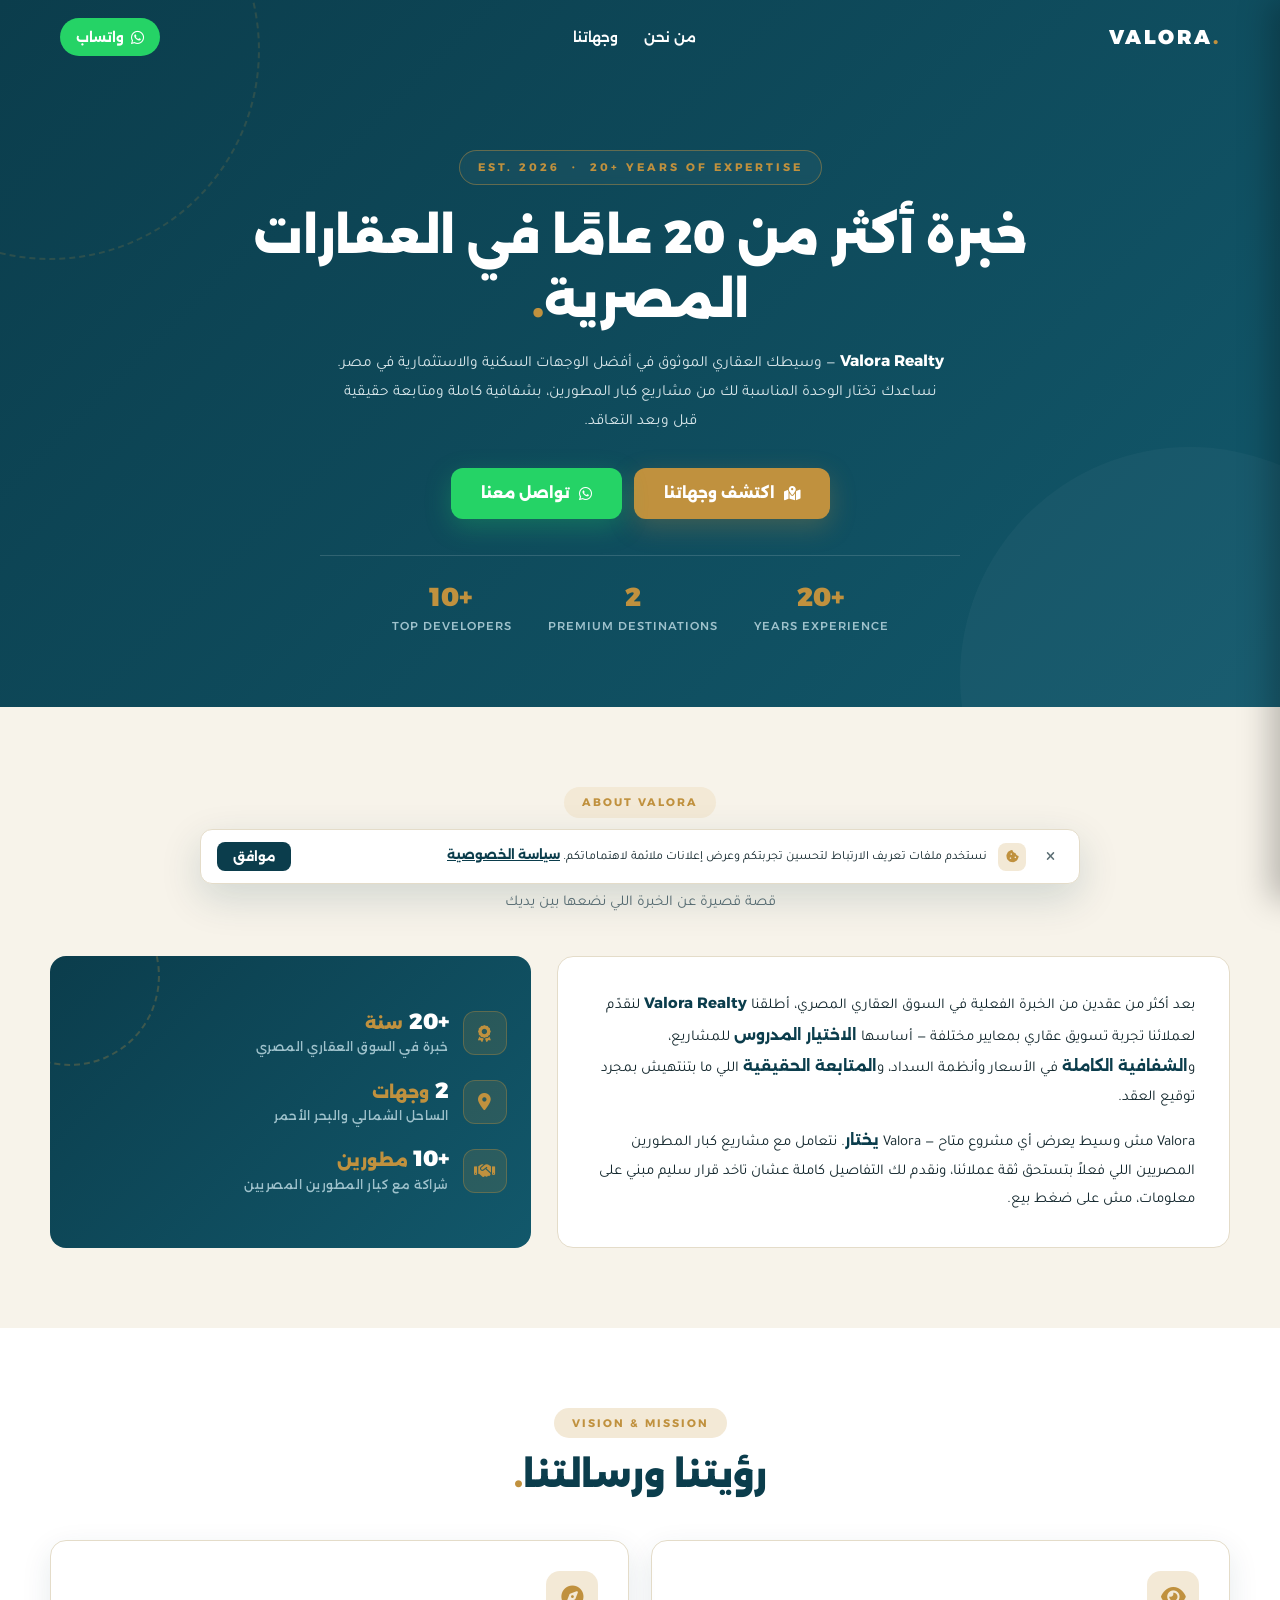
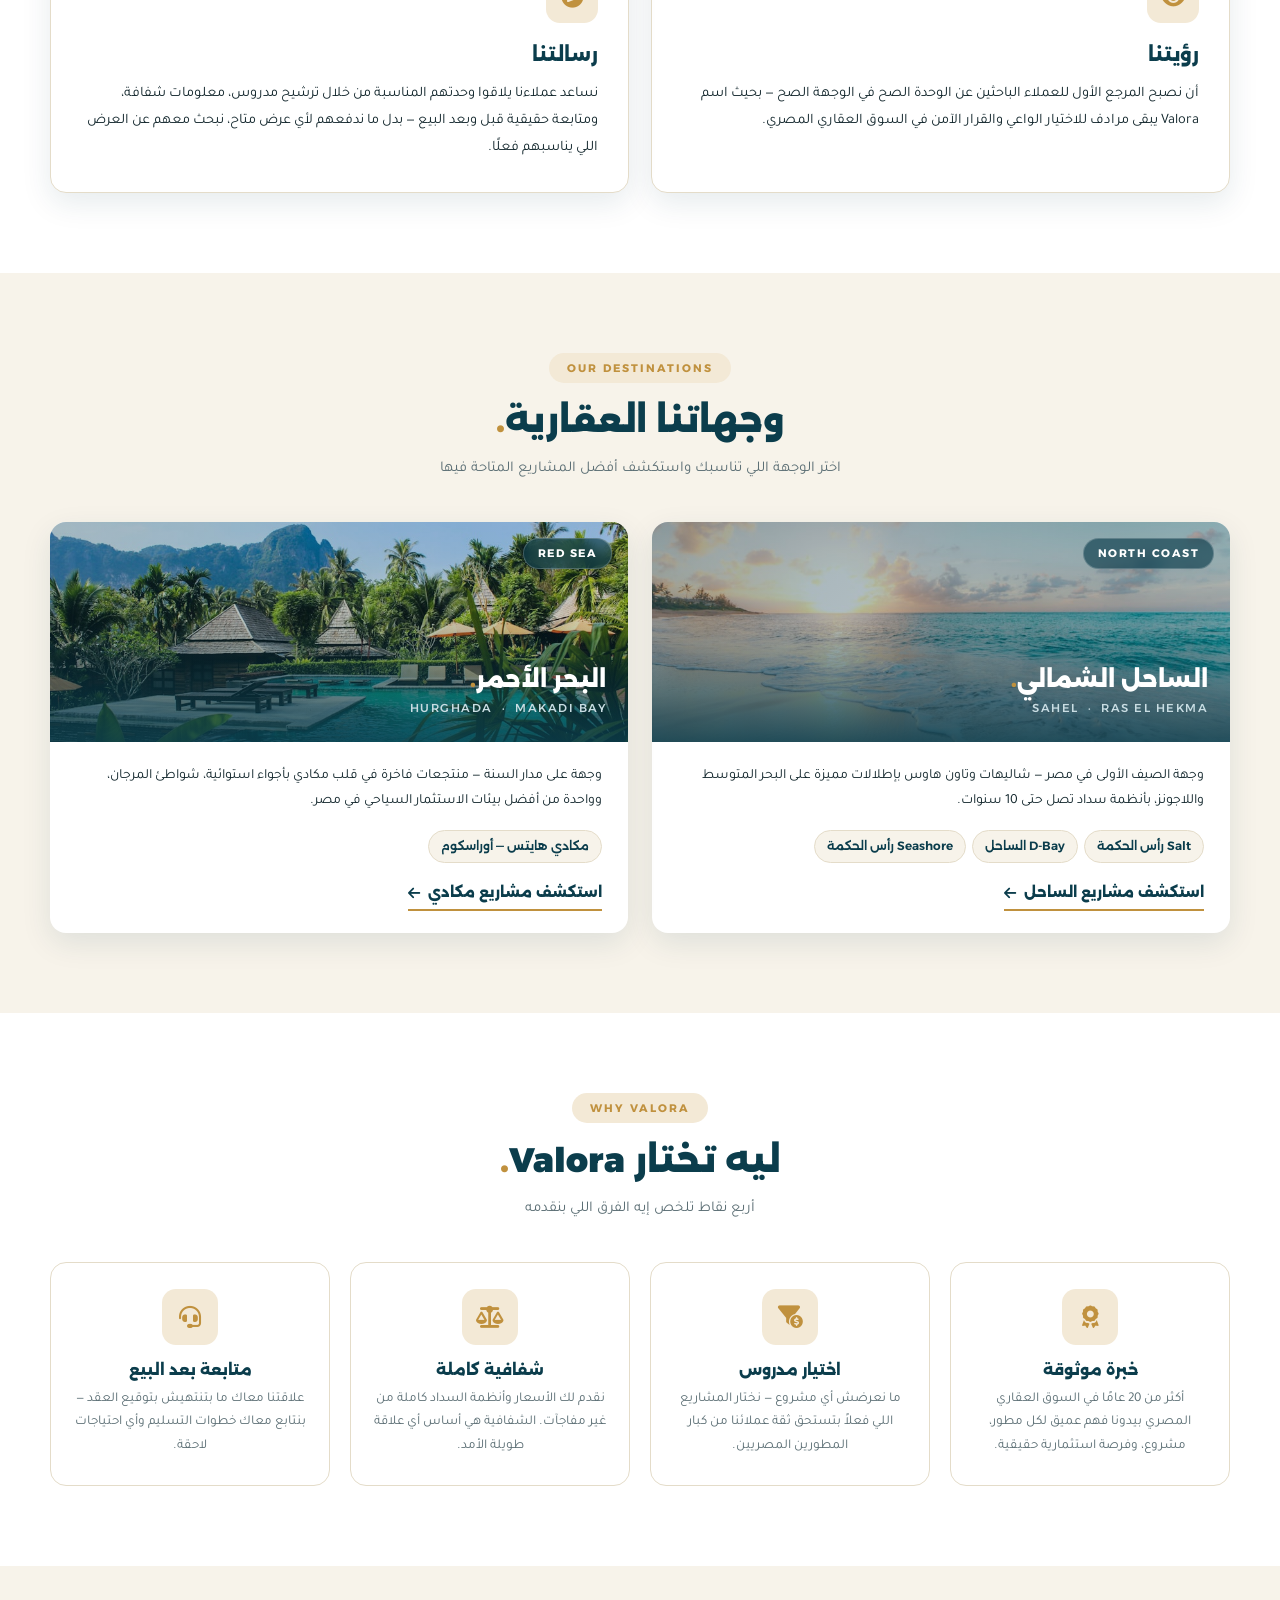
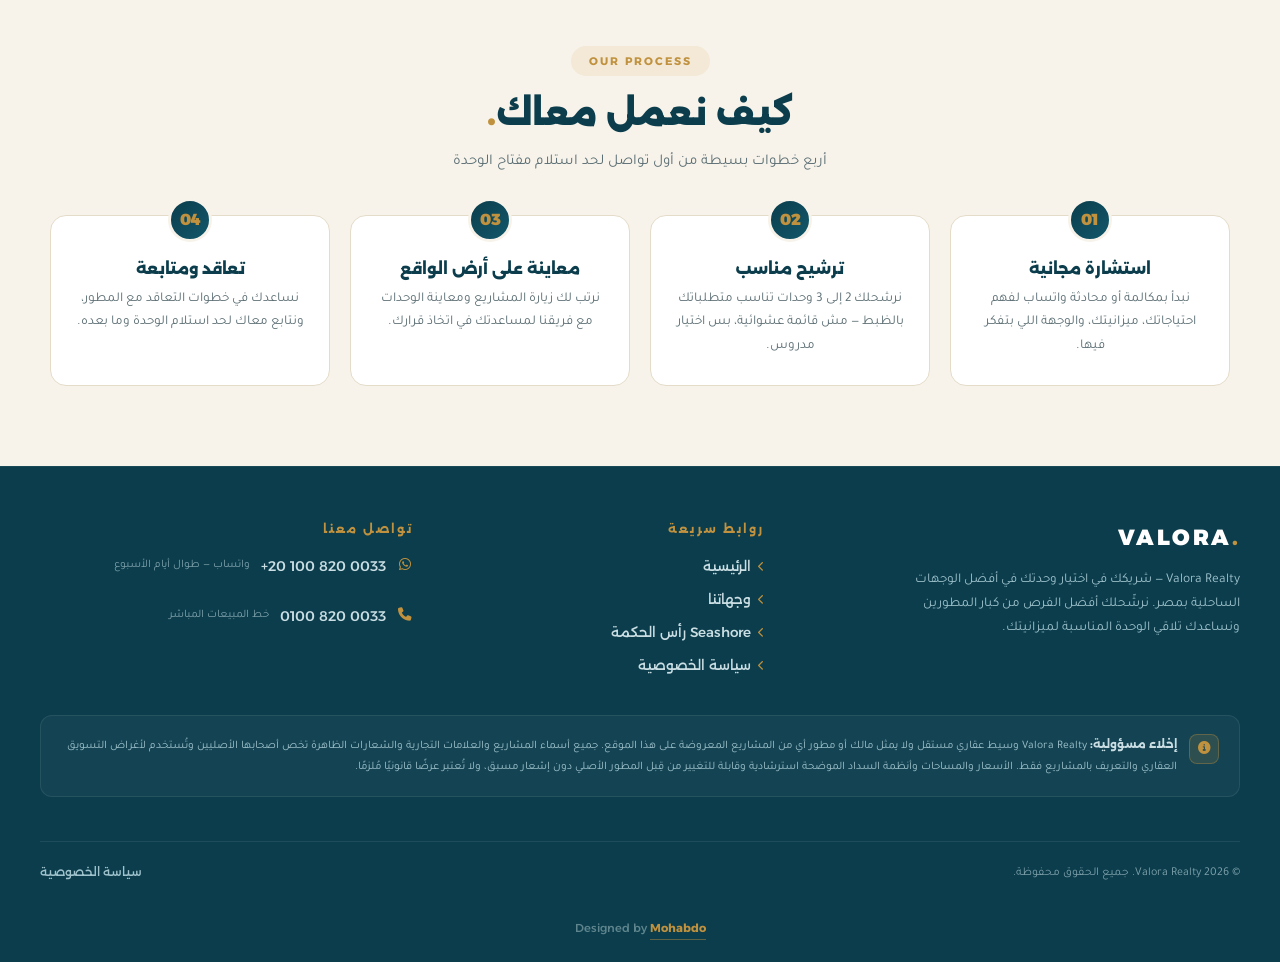
==== commit 722d4031: "Add designer credit link to site footer Adds a "Designed by Mohabdo" credit (linking to mohabdo.com)" ====
--- a/index.html
+++ b/index.html
@@ -1,6 +1,13 @@
 <!DOCTYPE html>
 <html lang="ar" dir="rtl">
 <head>
+<!-- Google Tag Manager -->
+<script>(function(w,d,s,l,i){w[l]=w[l]||[];w[l].push({'gtm.start':
+new Date().getTime(),event:'gtm.js'});var f=d.getElementsByTagName(s)[0],
+j=d.createElement(s),dl=l!='dataLayer'?'&l='+l:'';j.async=true;j.src=
+'https://www.googletagmanager.com/gtm.js?id='+i+dl;f.parentNode.insertBefore(j,f);
+})(window,document,'script','dataLayer','GTM-KPP35RG5');</script>
+<!-- End Google Tag Manager -->
 <meta charset="UTF-8">
 <meta name="viewport" content="width=device-width, initial-scale=1">
 <title>Valora Realty — وسيطك العقاري الموثوق في مصر</title>
@@ -13,10 +20,14 @@
 <link rel="stylesheet" href="css/home.css">
 </head>
 <body>
+<!-- Google Tag Manager (noscript) -->
+<noscript><iframe src="https://www.googletagmanager.com/ns.html?id=GTM-KPP35RG5"
+height="0" width="0" style="display:none;visibility:hidden"></iframe></noscript>
+<!-- End Google Tag Manager (noscript) -->
 
 <header class="vlr-nav-shell" id="vlrNav">
   <div class="vlr-nav-inner">
-    <a href="index.html" class="vlr-logo">VALORA<span class="vlr-dot">.</span></a>
+    <a href="/" class="vlr-logo">VALORA<span class="vlr-dot">.</span></a>
     <nav class="vlr-nav-links">
       <a href="#about">من نحن</a>
       <a href="#destinations">وجهاتنا</a>
@@ -123,7 +134,7 @@
       </div>
       <div class="vlrh-dest">
 
-        <a class="vlrh-dest-card" href="project-seashore.html">
+        <a class="vlrh-dest-card" href="/project-seashore">
           <div class="vlrh-dest-img" style="background-image:linear-gradient(135deg,rgba(11,61,76,.35),rgba(11,61,76,.15)),url(assets/img/Destinations/north-coast.jpg)">
             <span class="vlrh-dest-tag">NORTH COAST</span>
             <div class="vlrh-dest-title">
@@ -232,16 +243,16 @@
 <footer class="vlr-footer">
   <div class="vlr-footer-inner">
     <div class="vlr-foot-col vlr-foot-brand">
-      <a href="index.html" class="vlr-logo">VALORA<span class="vlr-dot">.</span></a>
+      <a href="/" class="vlr-logo">VALORA<span class="vlr-dot">.</span></a>
       <p class="vlr-foot-desc">Valora Realty — شريكك في اختيار وحدتك في أفضل الوجهات الساحلية بمصر. نرشّحلك أفضل الفرص من كبار المطورين ونساعدك تلاقي الوحدة المناسبة لميزانيتك.</p>
     </div>
     <div class="vlr-foot-col">
       <h4>روابط سريعة</h4>
       <div class="vlr-foot-links">
-        <a href="index.html"><i class="fa-solid fa-chevron-left"></i> الرئيسية</a>
-        <a href="index.html#destinations"><i class="fa-solid fa-chevron-left"></i> وجهاتنا</a>
-        <a href="project-seashore.html"><i class="fa-solid fa-chevron-left"></i> Seashore رأس الحكمة</a>
-        <a href="privacy-policy.html"><i class="fa-solid fa-chevron-left"></i> سياسة الخصوصية</a>
+        <a href="/"><i class="fa-solid fa-chevron-left"></i> الرئيسية</a>
+        <a href="/#destinations"><i class="fa-solid fa-chevron-left"></i> وجهاتنا</a>
+        <a href="/project-seashore"><i class="fa-solid fa-chevron-left"></i> Seashore رأس الحكمة</a>
+        <a href="/privacy-policy"><i class="fa-solid fa-chevron-left"></i> سياسة الخصوصية</a>
       </div>
     </div>
     <div class="vlr-foot-col vlr-foot-contact">
@@ -274,16 +285,17 @@
   <div class="vlr-footer-inner vlr-foot-bottom">
     <div>© 2026 Valora Realty. جميع الحقوق محفوظة.</div>
     <div>
-      <a href="privacy-policy.html">سياسة الخصوصية</a>
-    </div>
-  </div>
+      <a href="/privacy-policy">سياسة الخصوصية</a>
+    </div>
+  </div>
+  <div class="vlr-foot-credit">Designed by <a href="https://mohabdo.com" target="_blank" rel="noopener">Mohabdo</a></div>
 </footer>
 
 <div class="vlr-cookies" id="vlrCookies" role="dialog" aria-live="polite">
   <button class="vlr-cookies-close" id="vlrCookiesClose" aria-label="إغلاق"><i class="fa-solid fa-xmark"></i></button>
   <div class="vlr-cookies-icon"><i class="fa-solid fa-cookie-bite"></i></div>
   <div class="vlr-cookies-text">
-    نستخدم ملفات تعريف الارتباط لتحسين تجربتكم وعرض إعلانات ملائمة لاهتماماتكم. <a href="privacy-policy.html">سياسة الخصوصية</a>
+    نستخدم ملفات تعريف الارتباط لتحسين تجربتكم وعرض إعلانات ملائمة لاهتماماتكم. <a href="/privacy-policy">سياسة الخصوصية</a>
   </div>
   <button class="vlr-cookies-accept" id="vlrCookiesAccept">موافق</button>
 </div>
--- a/css/style.css
+++ b/css/style.css
@@ -318,6 +318,26 @@
 }
 .vlr-foot-bottom a:hover { color: #fff; }
 
+.vlr-foot-credit {
+  direction: ltr;
+  text-align: center;
+  padding: 14px 20px 22px;
+  font-family: var(--v-font-display);
+  font-weight: 500;
+  font-size: 11.5px;
+  color: #5E848D;
+}
+.vlr-foot-credit a {
+  display: inline-block;
+  color: var(--v-gold);
+  font-weight: 700;
+  text-decoration: none;
+  border-bottom: 1px solid rgba(192,145,62,.45);
+  padding-bottom: 1px;
+  transition: .2s;
+}
+.vlr-foot-credit a:hover { color: var(--v-gold-soft); border-bottom-color: var(--v-gold-soft); }
+
 .vlr-disclaimer {
   max-width: 1200px;
   margin: 38px auto 0;
